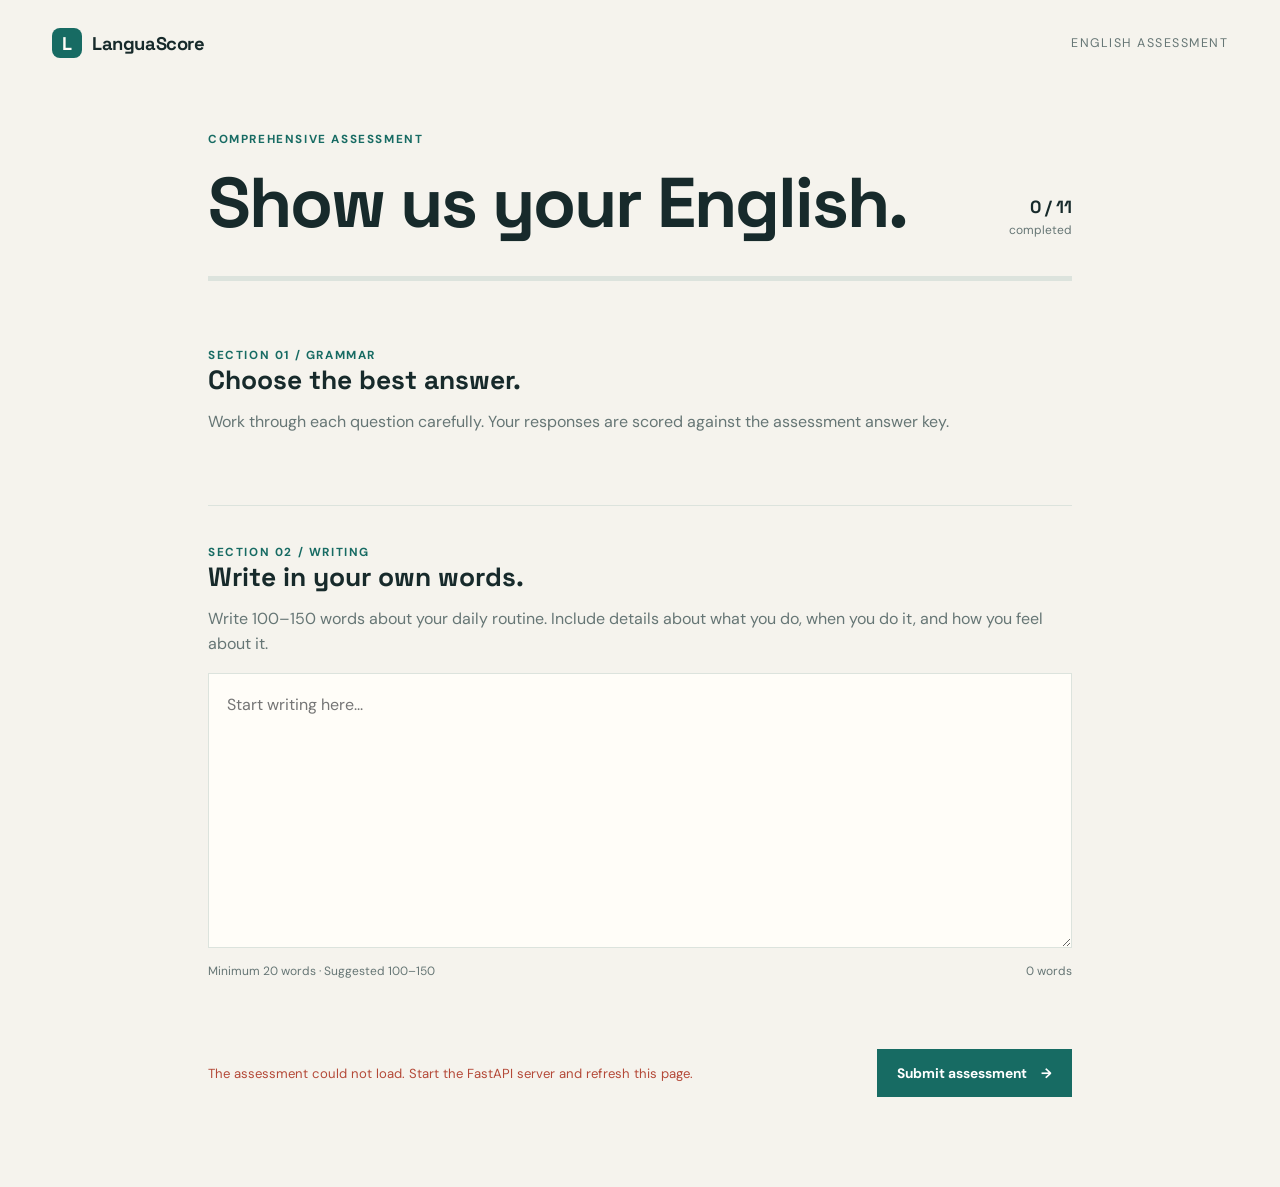
==== frontend/assessment.html @ c3de42ce "Initial LanguaScore project" ====
<!doctype html>
<html lang="en">
<head>
  <meta charset="utf-8">
  <meta name="viewport" content="width=device-width, initial-scale=1">
  <title>Assessment | LanguaScore</title>
  <link rel="stylesheet" href="styles.css">
</head>
<body>
  <header class="site-header"><a class="brand" href="index.html"><span class="brand-mark">L</span><span>LanguaScore</span></a><span class="header-note">English assessment</span></header>
  <main class="assessment-shell">
    <div class="assessment-top"><div><span class="eyebrow">Comprehensive assessment</span><h1>Show us your English.</h1></div><div class="progress-copy"><strong id="progress-count">0 / 11</strong><span>completed</span></div></div>
    <div class="progress-track"><span id="progress-bar"></span></div>
    <form id="assessment-form">
      <section class="assessment-section"><div class="section-kicker">Section 01 / Grammar</div><h2>Choose the best answer.</h2><p class="section-description">Work through each question carefully. Your responses are scored against the assessment answer key.</p><div id="questions-container"></div></section>
      <section class="assessment-section writing-section"><div class="section-kicker">Section 02 / Writing</div><h2>Write in your own words.</h2><p class="prompt">Write 100–150 words about your daily routine. Include details about what you do, when you do it, and how you feel about it.</p><textarea id="writing-response" name="writing_response" rows="9" placeholder="Start writing here..." required></textarea><div class="writing-meta"><span>Minimum 20 words · Suggested 100–150</span><span id="word-count">0 words</span></div></section>
      <div class="submit-row"><p id="form-error" class="form-error" role="alert"></p><button class="button primary-button" type="submit" id="submit-button">Submit assessment <span aria-hidden="true">&#8594;</span></button></div>
    </form>
  </main>
  <script src="assessment.js"></script>
</body>
</html>
---- frontend/styles.css ----
@import url('https://fonts.googleapis.com/css2?family=DM+Sans:wght@400;500;600;700&family=Space+Grotesk:wght@500;600;700&display=swap');

:root { --ink: #172a2b; --muted: #667675; --paper: #f5f3ed; --white: #fffdf8; --line: #dce3dd; --teal: #176b63; --mint: #dcece3; --coral: #df735f; }
* { box-sizing: border-box; }
body { margin: 0; color: var(--ink); background: var(--paper); font-family: 'DM Sans', 'Trebuchet MS', sans-serif; }
h1, h2, p { margin-top: 0; } h1, h2, .brand { font-family: 'Space Grotesk', sans-serif; }
h1 { font-size: clamp(2.6rem, 6vw, 5.2rem); line-height: .98; letter-spacing: -2px; max-width: 730px; margin-bottom: 22px; }
h2 { font-size: 1.65rem; margin-bottom: 12px; } p { line-height: 1.6; }
a { color: inherit; text-decoration: none; }
.site-header { max-width: 1240px; margin: auto; padding: 28px 32px; display: flex; justify-content: space-between; align-items: center; }
.brand { display: flex; align-items: center; gap: 10px; font-size: 1.15rem; font-weight: 700; letter-spacing: -.4px; }.brand-mark { display: grid; place-items: center; width: 30px; height: 30px; border-radius: 8px; color: var(--white); background: var(--teal); font-family: 'Space Grotesk'; }.header-note { color: var(--muted); font-size: .78rem; text-transform: uppercase; letter-spacing: 1.5px; }
.home-shell { max-width: 1240px; margin: 5vh auto 0; padding: 0 32px; display: grid; grid-template-columns: 1fr 430px; gap: 11vw; align-items: center; min-height: 70vh; }.intro-panel { padding-bottom: 44px; }.lead { max-width: 510px; color: var(--muted); font-size: 1.12rem; }.eyebrow, .section-kicker { display: block; color: var(--teal); font-size: .73rem; font-weight: 700; letter-spacing: 1.6px; text-transform: uppercase; }.eyebrow { margin-bottom: 22px; }.trust-row { display: flex; flex-wrap: wrap; gap: 10px 22px; margin-top: 42px; color: var(--muted); font-size: .82rem; }.trust-row span::before { content: '•'; color: var(--coral); margin-right: 8px; }
.selection-panel { background: var(--white); border: 1px solid var(--line); padding: 30px; box-shadow: 10px 10px 0 var(--mint); }.selection-panel h2 { margin-top: 14px; }.language-list { margin: 24px 0; }.language-option { width: 100%; display: flex; justify-content: space-between; align-items: center; padding: 15px 0; border: 0; border-bottom: 1px solid var(--line); background: transparent; text-align: left; color: var(--ink); font: inherit; }.language-option strong, .language-option small { display: block; }.language-option small { color: var(--muted); font-size: .76rem; margin-top: 3px; }.language-option.disabled { color: #a2acab; }.status { color: #98a19f; font-size: .68rem; text-transform: uppercase; letter-spacing: .8px; }.status.available { color: var(--teal); }.button { display: inline-flex; justify-content: center; align-items: center; gap: 14px; border: 0; padding: 15px 20px; font: 700 .86rem 'DM Sans'; cursor: pointer; }.primary-button { background: var(--teal); color: white; width: 100%; }.primary-button:hover { background: #0e554f; }.fine-print { color: var(--muted); font-size: .72rem; margin: 14px 0 0; text-align: center; }.site-footer { max-width: 1240px; margin: 40px auto 0; padding: 24px 32px; display: flex; justify-content: space-between; color: var(--muted); font-size: .75rem; border-top: 1px solid var(--line); }
.assessment-shell, .result-shell { max-width: 920px; margin: 45px auto 90px; padding: 0 28px; }.assessment-top { display: flex; justify-content: space-between; align-items: end; }.assessment-top h1 { font-size: clamp(2.3rem, 6vw, 4.4rem); margin-bottom: 0; }.progress-copy { text-align: right; color: var(--muted); }.progress-copy strong, .progress-copy span { display: block; }.progress-copy strong { color: var(--ink); font-family: 'Space Grotesk'; font-size: 1.1rem; }.progress-copy span { font-size: .75rem; margin-top: 4px; }.progress-track { height: 5px; background: var(--line); margin: 38px 0 66px; }.progress-track span { display: block; height: 100%; width: 0; background: var(--coral); transition: width .2s ease; }.assessment-section { margin-bottom: 70px; }.section-description, .prompt { color: var(--muted); }.question-card { padding: 24px 0; border-top: 1px solid var(--line); }.question-number { color: var(--coral); font-size: .75rem; font-weight: 700; }.question-prompt { font-size: 1.05rem; font-weight: 600; margin: 8px 0 16px; }.options { display: grid; grid-template-columns: 1fr 1fr; gap: 10px; }.option-label { display: flex; gap: 10px; align-items: flex-start; padding: 13px 14px; border: 1px solid var(--line); background: var(--white); cursor: pointer; font-size: .9rem; }.option-label:has(input:checked) { border-color: var(--teal); background: var(--mint); }.option-label input { accent-color: var(--teal); margin-top: 3px; }.writing-section { border-top: 1px solid var(--line); padding-top: 38px; }.writing-section textarea { width: 100%; border: 1px solid var(--line); background: var(--white); padding: 18px; color: var(--ink); font: 1rem/1.65 'DM Sans'; resize: vertical; }.writing-section textarea:focus { outline: 2px solid var(--teal); outline-offset: 2px; }.writing-meta { display: flex; justify-content: space-between; color: var(--muted); font-size: .75rem; margin-top: 10px; }.submit-row { display: flex; align-items: center; gap: 18px; }.submit-row .primary-button { width: auto; margin-left: auto; }.form-error { color: #b44938; font-size: .82rem; margin: 0; }
.result-heading { margin-bottom: 46px; }.result-heading h1 { font-size: clamp(2.5rem, 6vw, 4.5rem); max-width: 700px; }.result-heading p { color: var(--muted); }.overall-result { display: flex; justify-content: space-between; align-items: center; padding: 38px; color: var(--white); background: var(--teal); }.overall-result .section-kicker { color: #a9dbcc; }.overall-score { font: 700 clamp(4rem, 11vw, 7rem)/.9 'Space Grotesk'; margin: 20px 0 15px; letter-spacing: -4px; }.overall-score small { font-size: .36em; letter-spacing: 0; }.level { font-size: 1.1rem; }.score-ring { display: grid; place-items: center; width: 135px; height: 135px; border: 10px solid #9ed5c4; border-left-color: var(--coral); border-radius: 50%; font-size: .75rem; text-transform: uppercase; letter-spacing: 1px; color: #d5ede3; }.score-grid, .insight-grid { display: grid; grid-template-columns: 1fr 1fr; gap: 18px; margin-top: 18px; }.score-card, .insight-panel { background: var(--white); border: 1px solid var(--line); padding: 27px; }.card-label { color: var(--muted); font-size: .8rem; text-transform: uppercase; letter-spacing: 1px; }.score-card strong { display: block; margin: 18px 0 8px; font: 600 3rem 'Space Grotesk'; }.score-card p { color: var(--muted); font-size: .85rem; margin: 0; }.insight-panel ul, .recommendation-panel ul { padding: 0; margin: 22px 0 0; list-style: none; }.insight-panel li, .recommendation-panel li { padding: 11px 0 11px 24px; border-top: 1px solid var(--line); font-size: .9rem; position: relative; }.insight-panel li::before { content: '✓'; color: var(--teal); position: absolute; left: 0; font-weight: 700; }.recommendation-panel { display: grid; grid-template-columns: .8fr 1.2fr; gap: 38px; margin-top: 50px; padding: 32px; background: #e9ded0; }.recommendation-panel h2 { margin-top: 13px; }.recommendation-panel li::before { content: '→'; color: var(--coral); position: absolute; left: 0; font-weight: 700; }.model-note { color: var(--muted); font-size: .72rem; margin-top: 28px; }.secondary-button { border: 1px solid var(--teal); color: var(--teal); margin-top: 8px; }
@media (max-width: 780px) { .site-header { padding: 20px; }.header-note { display: none; }.home-shell { display: block; margin-top: 45px; padding: 0 20px; }.intro-panel { padding-bottom: 45px; }.selection-panel { padding: 24px; }.site-footer { margin: 50px 20px 0; padding: 20px 0; }.assessment-shell, .result-shell { margin-top: 30px; padding: 0 20px; }.assessment-top { align-items: start; gap: 20px; }.assessment-top h1 { font-size: 2.65rem; }.progress-copy { min-width: 65px; }.options { grid-template-columns: 1fr; }.submit-row { align-items: stretch; flex-direction: column-reverse; }.submit-row .primary-button { width: 100%; margin: 0; }.overall-result { padding: 25px; }.score-ring { width: 94px; height: 94px; border-width: 7px; font-size: .6rem; }.overall-score { font-size: 4.5rem; }.score-grid, .insight-grid, .recommendation-panel { grid-template-columns: 1fr; }.recommendation-panel { gap: 0; margin-top: 35px; }.result-heading { margin-bottom: 32px; } }
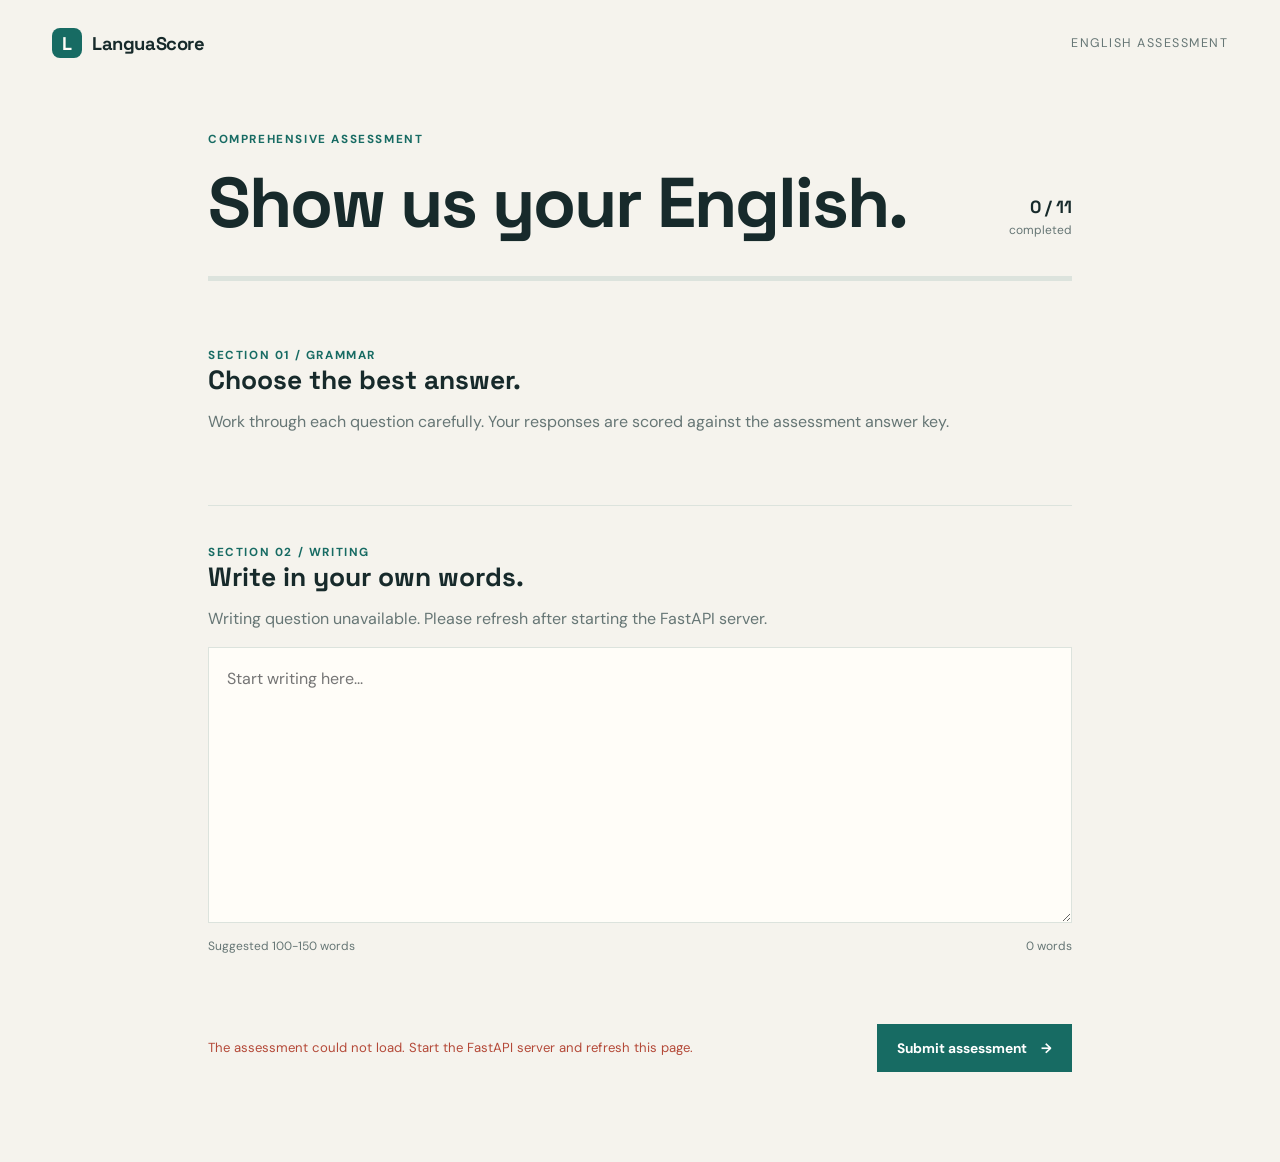
==== commit cc31ae90: "Updated project" ====
--- a/frontend/assessment.html
+++ b/frontend/assessment.html
@@ -13,10 +13,10 @@
     <div class="progress-track"><span id="progress-bar"></span></div>
     <form id="assessment-form">
       <section class="assessment-section"><div class="section-kicker">Section 01 / Grammar</div><h2>Choose the best answer.</h2><p class="section-description">Work through each question carefully. Your responses are scored against the assessment answer key.</p><div id="questions-container"></div></section>
-      <section class="assessment-section writing-section"><div class="section-kicker">Section 02 / Writing</div><h2>Write in your own words.</h2><p class="prompt">Write 100–150 words about your daily routine. Include details about what you do, when you do it, and how you feel about it.</p><textarea id="writing-response" name="writing_response" rows="9" placeholder="Start writing here..." required></textarea><div class="writing-meta"><span>Minimum 20 words · Suggested 100–150</span><span id="word-count">0 words</span></div></section>
+      <section class="assessment-section writing-section"><div class="section-kicker">Section 02 / Writing</div><h2>Write in your own words.</h2><p class="prompt" id="writing-prompt">Loading your writing question...</p><textarea id="writing-response" name="writing_response" rows="9" placeholder="Start writing here..." required></textarea><div class="writing-meta"><span>Suggested 100-150 words</span><span id="word-count">0 words</span></div></section>
       <div class="submit-row"><p id="form-error" class="form-error" role="alert"></p><button class="button primary-button" type="submit" id="submit-button">Submit assessment <span aria-hidden="true">&#8594;</span></button></div>
     </form>
   </main>
-  <script src="assessment.js"></script>
+  <script src="assessment.js?v=3"></script>
 </body>
 </html>
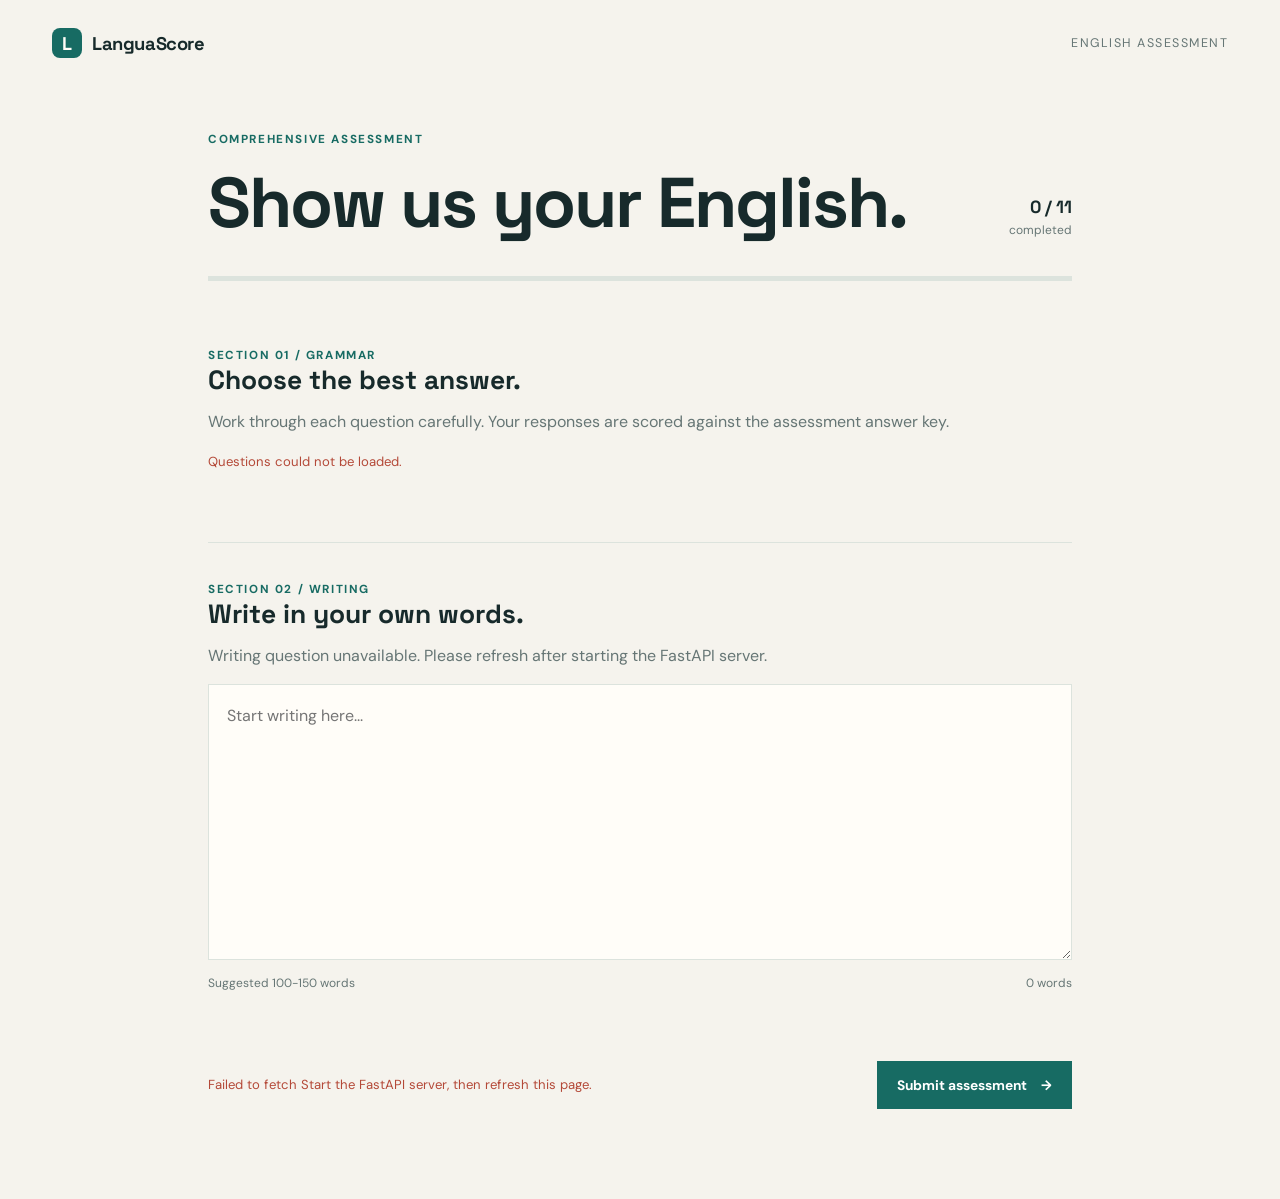
==== commit 358944d1: "Updated LanguaScore frontend and backend" ====
--- a/frontend/assessment.html
+++ b/frontend/assessment.html
@@ -7,9 +7,9 @@
   <link rel="stylesheet" href="styles.css">
 </head>
 <body>
-  <header class="site-header"><a class="brand" href="index.html"><span class="brand-mark">L</span><span>LanguaScore</span></a><span class="header-note">English assessment</span></header>
+  <header class="site-header"><a class="brand" href="index.html"><span class="brand-mark">L</span><span>LanguaScore</span></a><span class="header-note" id="assessment-language">English assessment</span></header>
   <main class="assessment-shell">
-    <div class="assessment-top"><div><span class="eyebrow">Comprehensive assessment</span><h1>Show us your English.</h1></div><div class="progress-copy"><strong id="progress-count">0 / 11</strong><span>completed</span></div></div>
+    <div class="assessment-top"><div><span class="eyebrow">Comprehensive assessment</span><h1 id="assessment-title">Show us your English.</h1></div><div class="progress-copy"><strong id="progress-count">0 / 11</strong><span>completed</span></div></div>
     <div class="progress-track"><span id="progress-bar"></span></div>
     <form id="assessment-form">
       <section class="assessment-section"><div class="section-kicker">Section 01 / Grammar</div><h2>Choose the best answer.</h2><p class="section-description">Work through each question carefully. Your responses are scored against the assessment answer key.</p><div id="questions-container"></div></section>
@@ -17,6 +17,6 @@
       <div class="submit-row"><p id="form-error" class="form-error" role="alert"></p><button class="button primary-button" type="submit" id="submit-button">Submit assessment <span aria-hidden="true">&#8594;</span></button></div>
     </form>
   </main>
-  <script src="assessment.js?v=3"></script>
+  <script src="assessment.js?v=5"></script>
 </body>
 </html>
--- a/frontend/styles.css
+++ b/frontend/styles.css
@@ -10,7 +10,7 @@
 .site-header { max-width: 1240px; margin: auto; padding: 28px 32px; display: flex; justify-content: space-between; align-items: center; }
 .brand { display: flex; align-items: center; gap: 10px; font-size: 1.15rem; font-weight: 700; letter-spacing: -.4px; }.brand-mark { display: grid; place-items: center; width: 30px; height: 30px; border-radius: 8px; color: var(--white); background: var(--teal); font-family: 'Space Grotesk'; }.header-note { color: var(--muted); font-size: .78rem; text-transform: uppercase; letter-spacing: 1.5px; }
 .home-shell { max-width: 1240px; margin: 5vh auto 0; padding: 0 32px; display: grid; grid-template-columns: 1fr 430px; gap: 11vw; align-items: center; min-height: 70vh; }.intro-panel { padding-bottom: 44px; }.lead { max-width: 510px; color: var(--muted); font-size: 1.12rem; }.eyebrow, .section-kicker { display: block; color: var(--teal); font-size: .73rem; font-weight: 700; letter-spacing: 1.6px; text-transform: uppercase; }.eyebrow { margin-bottom: 22px; }.trust-row { display: flex; flex-wrap: wrap; gap: 10px 22px; margin-top: 42px; color: var(--muted); font-size: .82rem; }.trust-row span::before { content: '•'; color: var(--coral); margin-right: 8px; }
-.selection-panel { background: var(--white); border: 1px solid var(--line); padding: 30px; box-shadow: 10px 10px 0 var(--mint); }.selection-panel h2 { margin-top: 14px; }.language-list { margin: 24px 0; }.language-option { width: 100%; display: flex; justify-content: space-between; align-items: center; padding: 15px 0; border: 0; border-bottom: 1px solid var(--line); background: transparent; text-align: left; color: var(--ink); font: inherit; }.language-option strong, .language-option small { display: block; }.language-option small { color: var(--muted); font-size: .76rem; margin-top: 3px; }.language-option.disabled { color: #a2acab; }.status { color: #98a19f; font-size: .68rem; text-transform: uppercase; letter-spacing: .8px; }.status.available { color: var(--teal); }.button { display: inline-flex; justify-content: center; align-items: center; gap: 14px; border: 0; padding: 15px 20px; font: 700 .86rem 'DM Sans'; cursor: pointer; }.primary-button { background: var(--teal); color: white; width: 100%; }.primary-button:hover { background: #0e554f; }.fine-print { color: var(--muted); font-size: .72rem; margin: 14px 0 0; text-align: center; }.site-footer { max-width: 1240px; margin: 40px auto 0; padding: 24px 32px; display: flex; justify-content: space-between; color: var(--muted); font-size: .75rem; border-top: 1px solid var(--line); }
+.selection-panel { background: var(--white); border: 1px solid var(--line); padding: 30px; box-shadow: 10px 10px 0 var(--mint); }.selection-panel h2 { margin-top: 14px; }.selected-language { margin: -2px 0 18px; color: var(--teal); font-size: .85rem; }.language-list { margin: 24px 0; }.language-option { width: 100%; display: flex; justify-content: space-between; align-items: center; padding: 15px 0; border: 0; border-bottom: 1px solid var(--line); background: transparent; text-align: left; color: var(--ink); font: inherit; cursor: pointer; }.language-option.selected { padding: 15px 12px; border: 2px solid var(--teal); background: var(--mint); }.language-option strong, .language-option small { display: block; }.language-option small { color: var(--muted); font-size: .76rem; margin-top: 3px; }.language-option.disabled { color: #a2acab; }.status { color: #98a19f; font-size: .68rem; text-transform: uppercase; letter-spacing: .8px; }.status.available { color: var(--teal); }.button { display: inline-flex; justify-content: center; align-items: center; gap: 14px; border: 0; padding: 15px 20px; font: 700 .86rem 'DM Sans'; cursor: pointer; }.primary-button { background: var(--teal); color: white; width: 100%; }.primary-button:hover { background: #0e554f; }.fine-print { color: var(--muted); font-size: .72rem; margin: 14px 0 0; text-align: center; }.site-footer { max-width: 1240px; margin: 40px auto 0; padding: 24px 32px; display: flex; justify-content: space-between; color: var(--muted); font-size: .75rem; border-top: 1px solid var(--line); }
 .assessment-shell, .result-shell { max-width: 920px; margin: 45px auto 90px; padding: 0 28px; }.assessment-top { display: flex; justify-content: space-between; align-items: end; }.assessment-top h1 { font-size: clamp(2.3rem, 6vw, 4.4rem); margin-bottom: 0; }.progress-copy { text-align: right; color: var(--muted); }.progress-copy strong, .progress-copy span { display: block; }.progress-copy strong { color: var(--ink); font-family: 'Space Grotesk'; font-size: 1.1rem; }.progress-copy span { font-size: .75rem; margin-top: 4px; }.progress-track { height: 5px; background: var(--line); margin: 38px 0 66px; }.progress-track span { display: block; height: 100%; width: 0; background: var(--coral); transition: width .2s ease; }.assessment-section { margin-bottom: 70px; }.section-description, .prompt { color: var(--muted); }.question-card { padding: 24px 0; border-top: 1px solid var(--line); }.question-number { color: var(--coral); font-size: .75rem; font-weight: 700; }.question-prompt { font-size: 1.05rem; font-weight: 600; margin: 8px 0 16px; }.options { display: grid; grid-template-columns: 1fr 1fr; gap: 10px; }.option-label { display: flex; gap: 10px; align-items: flex-start; padding: 13px 14px; border: 1px solid var(--line); background: var(--white); cursor: pointer; font-size: .9rem; }.option-label:has(input:checked) { border-color: var(--teal); background: var(--mint); }.option-label input { accent-color: var(--teal); margin-top: 3px; }.writing-section { border-top: 1px solid var(--line); padding-top: 38px; }.writing-section textarea { width: 100%; border: 1px solid var(--line); background: var(--white); padding: 18px; color: var(--ink); font: 1rem/1.65 'DM Sans'; resize: vertical; }.writing-section textarea:focus { outline: 2px solid var(--teal); outline-offset: 2px; }.writing-meta { display: flex; justify-content: space-between; color: var(--muted); font-size: .75rem; margin-top: 10px; }.submit-row { display: flex; align-items: center; gap: 18px; }.submit-row .primary-button { width: auto; margin-left: auto; }.form-error { color: #b44938; font-size: .82rem; margin: 0; }
 .result-heading { margin-bottom: 46px; }.result-heading h1 { font-size: clamp(2.5rem, 6vw, 4.5rem); max-width: 700px; }.result-heading p { color: var(--muted); }.overall-result { display: flex; justify-content: space-between; align-items: center; padding: 38px; color: var(--white); background: var(--teal); }.overall-result .section-kicker { color: #a9dbcc; }.overall-score { font: 700 clamp(4rem, 11vw, 7rem)/.9 'Space Grotesk'; margin: 20px 0 15px; letter-spacing: -4px; }.overall-score small { font-size: .36em; letter-spacing: 0; }.level { font-size: 1.1rem; }.score-ring { display: grid; place-items: center; width: 135px; height: 135px; border: 10px solid #9ed5c4; border-left-color: var(--coral); border-radius: 50%; font-size: .75rem; text-transform: uppercase; letter-spacing: 1px; color: #d5ede3; }.score-grid, .insight-grid { display: grid; grid-template-columns: 1fr 1fr; gap: 18px; margin-top: 18px; }.score-card, .insight-panel { background: var(--white); border: 1px solid var(--line); padding: 27px; }.card-label { color: var(--muted); font-size: .8rem; text-transform: uppercase; letter-spacing: 1px; }.score-card strong { display: block; margin: 18px 0 8px; font: 600 3rem 'Space Grotesk'; }.score-card p { color: var(--muted); font-size: .85rem; margin: 0; }.insight-panel ul, .recommendation-panel ul { padding: 0; margin: 22px 0 0; list-style: none; }.insight-panel li, .recommendation-panel li { padding: 11px 0 11px 24px; border-top: 1px solid var(--line); font-size: .9rem; position: relative; }.insight-panel li::before { content: '✓'; color: var(--teal); position: absolute; left: 0; font-weight: 700; }.recommendation-panel { display: grid; grid-template-columns: .8fr 1.2fr; gap: 38px; margin-top: 50px; padding: 32px; background: #e9ded0; }.recommendation-panel h2 { margin-top: 13px; }.recommendation-panel li::before { content: '→'; color: var(--coral); position: absolute; left: 0; font-weight: 700; }.model-note { color: var(--muted); font-size: .72rem; margin-top: 28px; }.secondary-button { border: 1px solid var(--teal); color: var(--teal); margin-top: 8px; }
 @media (max-width: 780px) { .site-header { padding: 20px; }.header-note { display: none; }.home-shell { display: block; margin-top: 45px; padding: 0 20px; }.intro-panel { padding-bottom: 45px; }.selection-panel { padding: 24px; }.site-footer { margin: 50px 20px 0; padding: 20px 0; }.assessment-shell, .result-shell { margin-top: 30px; padding: 0 20px; }.assessment-top { align-items: start; gap: 20px; }.assessment-top h1 { font-size: 2.65rem; }.progress-copy { min-width: 65px; }.options { grid-template-columns: 1fr; }.submit-row { align-items: stretch; flex-direction: column-reverse; }.submit-row .primary-button { width: 100%; margin: 0; }.overall-result { padding: 25px; }.score-ring { width: 94px; height: 94px; border-width: 7px; font-size: .6rem; }.overall-score { font-size: 4.5rem; }.score-grid, .insight-grid, .recommendation-panel { grid-template-columns: 1fr; }.recommendation-panel { gap: 0; margin-top: 35px; }.result-heading { margin-bottom: 32px; } }
